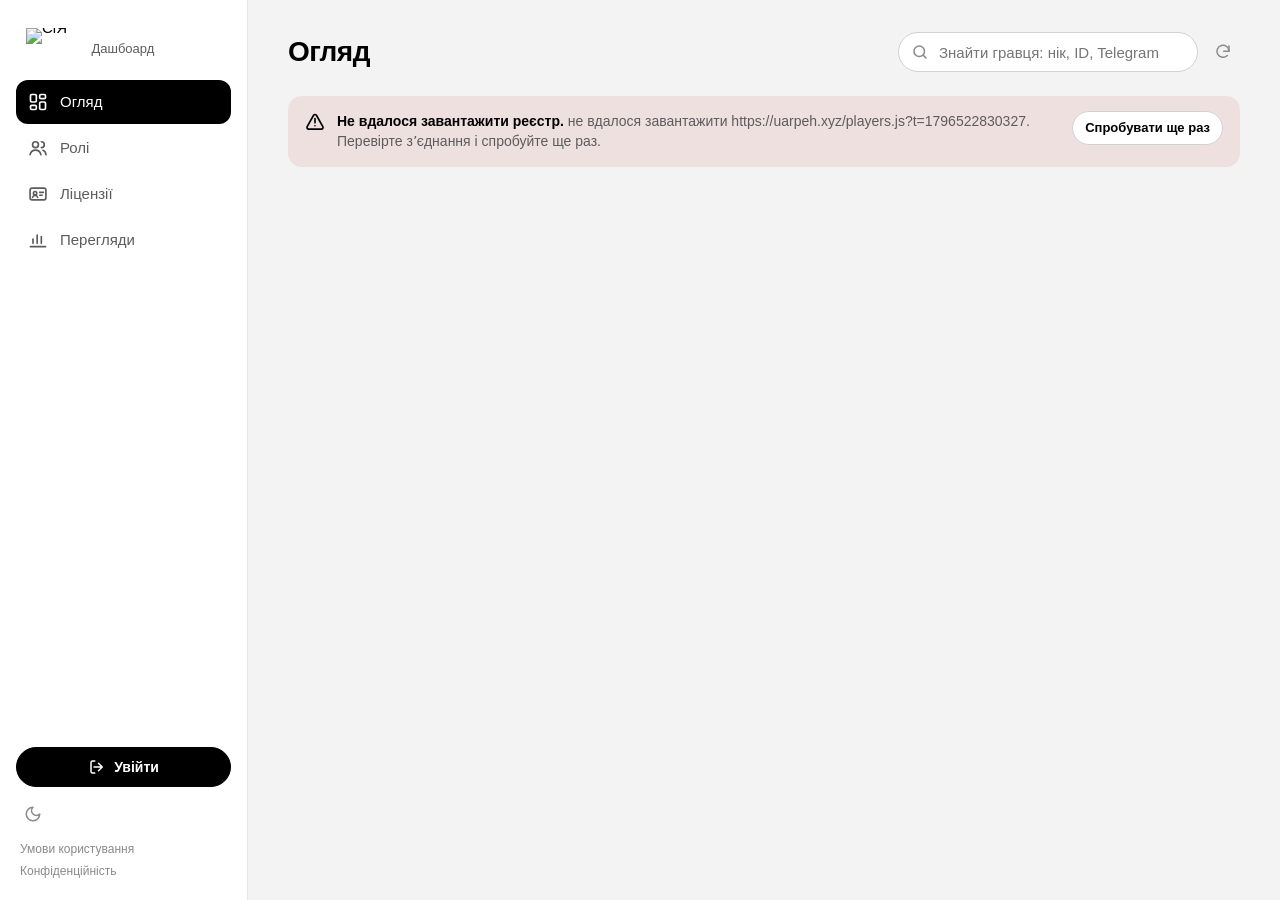
==== index.html @ 473c5fea "Add files via upload" ====
<!DOCTYPE html>
<html lang="uk">
<head>
<meta charset="UTF-8">
<meta http-equiv="Content-Security-Policy" content="
default-src 'self';
script-src 'self' https://telegram.org https://uarpeh.xyz;
style-src 'self' 'unsafe-inline' https://fonts.googleapis.com;
font-src https://fonts.gstatic.com;
img-src 'self' https: data:;
connect-src 'self' https://uarpeh.xyz https://*.uarpeh.xyz https://xqcgezcoywcnrmigjdyi.supabase.co https://globalviewcounter-default-rtdb.europe-west1.firebasedatabase.app https://siya-public-api.priluckijmikita.workers.dev;
frame-src https://oauth.telegram.org;
object-src 'none';
base-uri 'none';
form-action 'self';">
<meta name="viewport" content="width=device-width, initial-scale=1, viewport-fit=cover">
<meta name="robots" content="noindex, nofollow">
<meta name="referrer" content="strict-origin-when-cross-origin">
<title>СіЯ Панель</title>
<link rel="icon" href="favicon.ico">
<link rel="preconnect" href="https://fonts.googleapis.com">
<link rel="preconnect" href="https://fonts.gstatic.com" crossorigin>
<link rel="stylesheet" href="https://fonts.googleapis.com/css2?family=Onest:wght@400;500;600;700&family=Unbounded:wght@600;700&display=swap">
<link rel="stylesheet" href="dashboard.css?v=7">
<script src="https://telegram.org/js/telegram-web-app.js"></script>
</head>
<body>
<div class="app">
  <aside class="side" aria-label="Навігація">
    <a class="brand" href="#overview"><span class="brand-mark"><img class="logo-light" src="img/logo-black.png" alt="СіЯ" width="305" height="154"><img class="logo-dark" src="img/logo-white.png" alt="СіЯ" width="305" height="153"></span><span class="brand-sub">Дашбоард</span></a>
    <nav class="nav" id="nav"></nav>
    <div class="side-foot" id="side-foot"></div>
  </aside>

  <main class="main">
    <div class="main-inner">
      <div class="mobile-head">
        <a class="brand" href="#overview"><span class="brand-mark"><img class="logo-light" src="img/logo-black.png" alt="СіЯ" width="305" height="154"><img class="logo-dark" src="img/logo-white.png" alt="СіЯ" width="305" height="153"></span><span class="brand-sub">панель</span></a>
        <div class="right" id="mobile-account"></div>
      </div>
      <header class="top">
        <h1 id="page-title">Огляд</h1>
        <div class="top-tools">
          <div class="search" id="global-search">
            <svg viewBox="0 0 24 24" fill="none" stroke="currentColor" stroke-width="2" stroke-linecap="round"><circle cx="11" cy="11" r="7"/><path d="m20 20-3.5-3.5"/></svg>
            <input type="search" id="global-q" placeholder="Знайти гравця: нік, ID, Telegram" autocomplete="off" aria-label="Знайти гравця" aria-controls="global-results" aria-expanded="false">
            <div class="search-results" id="global-results" role="listbox" hidden></div>
          </div>
          <button class="icon-btn" type="button" data-act="refresh" title="Оновити дані" aria-label="Оновити дані">
            <svg viewBox="0 0 24 24" fill="none" stroke="currentColor" stroke-width="2" stroke-linecap="round" stroke-linejoin="round"><path d="M20 11a8 8 0 1 0-2.3 5.7"/><path d="M20 4v7h-7"/></svg>
          </button>
        </div>
      </header>
      <div id="view" aria-live="polite"></div>
    </div>
  </main>

  <nav class="tabbar" id="tabbar" aria-label="Розділи"></nav>
</div>

<dialog class="dlg" id="dlg"></dialog>
<div class="drawer-veil" id="drawer-veil"></div>
<aside class="drawer" id="drawer" aria-hidden="true" aria-label="Профіль гравця"></aside>
<div class="tip" id="tip" role="tooltip"></div>
<div class="toasts" id="toasts" aria-live="assertive"></div>

<script src="dashboard.js?v=7"></script>
</body>
</html>
---- dashboard.css ----
/* СіЯ — панель реєстру. Монохром СіЯ + один синій для даних. */

:root {
  color-scheme: light;
  --page: #f3f3f3;
  --surface: #ffffff;
  --surface-2: #f7f7f7;
  --ink: #000000;
  --ink-2: #5c5c5c;
  --muted: #8a8a8a;
  --line: #e6e6e6;
  --line-2: #d2d2d2;
  --on-ink: #ffffff;
  --glass: rgba(255, 255, 255, 0.82);

  --data: #2a78d6;
  --data-soft: rgba(42, 120, 214, 0.12);
  --grid: #ececec;
  --axis: #c9c9c9;

  --ok: #0ca30c;
  --ok-bg: rgba(12, 163, 12, 0.10);
  --bad: #d03b3b;
  --bad-bg: rgba(208, 59, 59, 0.10);
  --warn: #c98500;
  --warn-bg: rgba(250, 178, 25, 0.16);

  --heat-0: #ececec;
  --heat-1: #cde2fb;
  --heat-2: #9ec5f4;
  --heat-3: #5598e7;
  --heat-4: #2a78d6;
  --heat-5: #1c5cab;

  --font: "Onest", -apple-system, BlinkMacSystemFont, "Segoe UI", Roboto, sans-serif;
  --font-display: "Unbounded", "Onest", -apple-system, sans-serif;

  --r-card: 20px;
  --r-ctl: 12px;
  --r-sm: 8px;
  --ease: cubic-bezier(0.4, 0, 0.2, 1);
  --side-w: 248px;
  --tab-h: 64px;
}

@media (prefers-color-scheme: dark) {
  :root:not([data-theme="light"]) {
    color-scheme: dark;
    --page: #000000;
    --surface: #141414;
    --surface-2: #1c1c1c;
    --ink: #f4f4f4;
    --ink-2: #ababab;
    --muted: #8a8a8a;
    --line: #262626;
    --line-2: #383838;
    --on-ink: #000000;
    --glass: rgba(28, 28, 28, 0.82);
    --data: #3987e5;
    --data-soft: rgba(57, 135, 229, 0.18);
    --grid: #242424;
    --axis: #3a3a3a;
    --ok: #2bc12b;
    --ok-bg: rgba(12, 163, 12, 0.18);
    --bad: #e66767;
    --bad-bg: rgba(230, 103, 103, 0.16);
    --warn: #fab219;
    --warn-bg: rgba(250, 178, 25, 0.14);
    --heat-0: #222222;
    --heat-1: #0d366b;
    --heat-2: #184f95;
    --heat-3: #256abf;
    --heat-4: #3987e5;
    --heat-5: #86b6ef;
  }
}
:root[data-theme="dark"] {
  color-scheme: dark;
  --page: #000000;
  --surface: #141414;
  --surface-2: #1c1c1c;
  --ink: #f4f4f4;
  --ink-2: #ababab;
  --muted: #8a8a8a;
  --line: #262626;
  --line-2: #383838;
  --on-ink: #000000;
  --glass: rgba(28, 28, 28, 0.82);
  --data: #3987e5;
  --data-soft: rgba(57, 135, 229, 0.18);
  --grid: #242424;
  --axis: #3a3a3a;
  --ok: #2bc12b;
  --ok-bg: rgba(12, 163, 12, 0.18);
  --bad: #e66767;
  --bad-bg: rgba(230, 103, 103, 0.16);
  --warn: #fab219;
  --warn-bg: rgba(250, 178, 25, 0.14);
  --heat-0: #222222;
  --heat-1: #0d366b;
  --heat-2: #184f95;
  --heat-3: #256abf;
  --heat-4: #3987e5;
  --heat-5: #86b6ef;
}

*, *::before, *::after { box-sizing: border-box; }
html, body { margin: 0; padding: 0; }
body {
  background: var(--page);
  color: var(--ink);
  font-family: var(--font);
  font-size: 15px;
  line-height: 1.45;
  -webkit-font-smoothing: antialiased;
  -webkit-tap-highlight-color: transparent;
}
button, input, select, textarea { font: inherit; color: inherit; }
button { cursor: pointer; }
a { color: inherit; }
svg { display: block; }
[hidden] { display: none !important; }
:focus-visible { outline: 2px solid var(--data); outline-offset: 2px; }
.sr-only { position: absolute; width: 1px; height: 1px; overflow: hidden; clip: rect(0 0 0 0); white-space: nowrap; }

/* ---------- каркас ---------- */
.app { display: grid; grid-template-columns: var(--side-w) minmax(0, 1fr); min-height: 100vh; }

.side {
  position: sticky; top: 0; height: 100vh;
  display: flex; flex-direction: column; gap: 24px;
  padding: 28px 16px 20px;
  background: var(--surface);
  border-right: 1px solid var(--line);
}
.brand { display: flex; align-items: flex-end; gap: 10px; padding: 0 10px; text-decoration: none; }
.brand-sub { line-height: 1; padding-bottom: 1px; }
.brand-mark { display: block; line-height: 0; }
.brand-mark img { display: block; height: 28px; width: auto; }
.brand-mark .logo-dark { display: none; }
@media (prefers-color-scheme: dark) {
  :root:not([data-theme="light"]) .brand-mark .logo-light { display: none; }
  :root:not([data-theme="light"]) .brand-mark .logo-dark { display: block; }
}
:root[data-theme="dark"] .brand-mark .logo-light { display: none; }
:root[data-theme="dark"] .brand-mark .logo-dark { display: block; }
.brand-sub { font-size: 13px; color: var(--ink-2); }

.nav { display: flex; flex-direction: column; gap: 2px; }
.nav a {
  display: flex; align-items: center; gap: 12px;
  height: 44px; padding: 0 12px;
  border-radius: var(--r-ctl);
  text-decoration: none; font-weight: 500;
  color: var(--ink-2);
  transition: background 0.15s var(--ease), color 0.25s var(--ease);
}
.nav a:hover { background: var(--surface-2); color: var(--ink); }
.nav a[aria-current="page"], .nav a[aria-current="page"]:hover { background: var(--ink); color: var(--on-ink); }
.nav a svg { width: 20px; height: 20px; flex-shrink: 0; }
.nav .count { margin-left: auto; font-size: 13px; font-variant-numeric: tabular-nums; opacity: 0.7; }

.side-foot { margin-top: auto; display: flex; flex-direction: column; gap: 10px; }
.account { display: flex; align-items: center; gap: 10px; padding: 10px; border-radius: 14px; background: var(--surface-2); min-width: 0; }
.account-text { min-width: 0; flex: 1; }
.account-name { font-weight: 600; font-size: 14px; white-space: nowrap; overflow: hidden; text-overflow: ellipsis; }
.account-role { font-size: 12px; color: var(--ink-2); white-space: nowrap; overflow: hidden; text-overflow: ellipsis; }
.side-actions { display: flex; gap: 6px; }
.side-actions .btn { flex: 1; }

.main { min-width: 0; padding: 32px 40px 64px; }
.main-inner { max-width: 1240px; margin: 0 auto; }

.top { display: flex; align-items: center; gap: 16px; flex-wrap: wrap; margin-bottom: 24px; }
.top h1 { font-family: var(--font-display); font-weight: 600; font-size: 28px; letter-spacing: -0.02em; line-height: 1.15; margin: 0; }
.top-tools { margin-left: auto; display: flex; align-items: center; gap: 8px; }
.mobile-head { display: none; }

/* ---------- контроли ---------- */
.btn {
  text-decoration: none;
  display: inline-flex; align-items: center; justify-content: center; gap: 8px;
  height: 40px; padding: 0 16px;
  border-radius: 999px; border: 1px solid var(--line-2);
  background: var(--surface); color: var(--ink);
  font-weight: 600; font-size: 14px; white-space: nowrap;
  transition: background 0.15s var(--ease), transform 0.1s var(--ease), opacity 0.15s;
}
.btn:hover { background: var(--surface-2); }
.btn:active { transform: scale(0.97); }
.btn[disabled] { opacity: 0.5; pointer-events: none; }
.btn svg { width: 18px; height: 18px; }
.btn-primary { background: var(--ink); color: var(--on-ink); border-color: var(--ink); }
.btn-primary:hover { background: var(--ink); opacity: 0.86; }
.btn-danger { background: var(--bad); color: #fff; border-color: var(--bad); }
.btn-danger:hover { background: var(--bad); opacity: 0.88; }
.btn-sm { height: 34px; padding: 0 12px; font-size: 13px; }
.btn-tg { background: #2aabee; border-color: #2aabee; color: #fff; }
.btn-tg:hover { background: #229ed9; }

.icon-btn {
  width: 34px; height: 34px; display: inline-flex; align-items: center; justify-content: center;
  border: 0; border-radius: 10px; background: transparent; color: var(--muted);
  transition: background 0.15s var(--ease), color 0.15s var(--ease);
}
.icon-btn:hover { background: var(--surface-2); color: var(--ink); }
.icon-btn.danger:hover { color: var(--bad); background: var(--bad-bg); }
.icon-btn[disabled] { opacity: 0.3; pointer-events: none; }
.icon-btn svg { width: 18px; height: 18px; }

.search { position: relative; }
.search svg { position: absolute; left: 13px; top: 50%; transform: translateY(-50%); width: 18px; height: 18px; color: var(--muted); pointer-events: none; }
.search input {
  height: 40px; width: 300px; max-width: 100%;
  padding: 0 14px 0 40px;
  border: 1px solid var(--line-2); border-radius: 999px;
  background: var(--surface); outline: none;
  transition: border-color 0.15s;
}
.search input:focus { border-color: var(--ink); }
.search-results {
  position: absolute; top: calc(100% + 6px); right: 0; z-index: 40;
  width: min(420px, calc(100vw - 32px));
  background: var(--surface); border: 1px solid var(--line-2); border-radius: 16px;
  box-shadow: 0 16px 40px rgba(0, 0, 0, 0.14);
  padding: 6px; max-height: 420px; overflow: auto;
}
.search-results button {
  display: flex; align-items: center; gap: 10px; width: 100%;
  padding: 8px 10px; border: 0; background: none; border-radius: 10px; text-align: left;
}
.search-results button:hover, .search-results button.active { background: var(--surface-2); }
.search-results .sr-name { font-weight: 600; }
.search-results .sr-meta { font-size: 12px; color: var(--ink-2); white-space: nowrap; overflow: hidden; text-overflow: ellipsis; }
.search-empty { padding: 14px; color: var(--ink-2); font-size: 14px; }

.chips { display: flex; gap: 6px; flex-wrap: wrap; }
.chip {
  display: inline-flex; align-items: center; gap: 6px;
  height: 34px; padding: 0 14px;
  border-radius: 999px; border: 1px solid var(--line-2);
  background: transparent; font-size: 14px; font-weight: 500; white-space: nowrap;
  transition: color 0.25s var(--ease), border-color 0.25s var(--ease);
}
.chip:hover { border-color: var(--ink-2); }
.chip[aria-pressed="true"] { background: var(--ink); border-color: var(--ink); color: var(--on-ink); }
.chip .n { font-variant-numeric: tabular-nums; opacity: 0.6; font-size: 13px; }
.chip-add { border-style: dashed; color: var(--ink-2); gap: 4px; padding: 0 12px 0 10px; }
.chip-add:hover { color: var(--ink); }
.chip-add svg { width: 16px; height: 16px; }
.btn-quiet-danger { border-color: transparent; background: transparent; color: var(--ink-2); }
.btn-quiet-danger:hover { color: var(--bad); background: var(--bad-bg); }

.seg { display: inline-flex; padding: 3px; gap: 2px; background: var(--surface); border: 1px solid var(--line-2); border-radius: 999px; }
.seg button { height: 32px; padding: 0 14px; border: 0; border-radius: 999px; background: none; font-size: 14px; font-weight: 500; color: var(--ink-2); white-space: nowrap; }
.seg button { transition: color 0.25s var(--ease); }
.seg button[aria-pressed="true"] { background: var(--ink); color: var(--on-ink); }

.toolbar { display: flex; align-items: center; gap: 10px; flex-wrap: wrap; margin-bottom: 16px; }
.toolbar .grow { flex: 1; }
.toolbar .search input { width: 260px; }

/* ---------- картки ---------- */
.card { background: var(--surface); border: 1px solid var(--line); border-radius: var(--r-card); padding: 20px 22px; min-width: 0; }
.card + .card, .grid + .card, .card + .grid, .grid + .grid, .ledger + .card, .ledger + .grid, .toolbar + .ledger { margin-top: 16px; }
.grid > .card + .card { margin-top: 0; }
.card-head { display: flex; align-items: baseline; gap: 12px; flex-wrap: wrap; margin-bottom: 16px; }
.card-head h2 { font-size: 17px; font-weight: 600; margin: 0; letter-spacing: -0.01em; }
.card-head p { margin: 0; font-size: 13px; color: var(--ink-2); }
.card-head .right { margin-left: auto; display: flex; gap: 8px; align-items: center; }
.grid { display: grid; gap: 16px; }
.grid-2 { grid-template-columns: repeat(2, minmax(0, 1fr)); }
.grid-3-2 { grid-template-columns: minmax(0, 3fr) minmax(0, 2fr); }

/* Реєстрова смуга показників: одна картка, клітинки через лінію */
.ledger { display: grid; grid-template-columns: repeat(4, minmax(0, 1fr)); background: var(--surface); border: 1px solid var(--line); border-radius: var(--r-card); overflow: hidden; }
.ledger > div { padding: 18px 22px; border-left: 1px solid var(--line); min-width: 0; }
.ledger > div:first-child { border-left: 0; }
.stat-label { font-size: 13px; color: var(--ink-2); }
.stat-value { font-size: 30px; font-weight: 600; letter-spacing: -0.02em; line-height: 1.2; margin-top: 4px; }
.stat-value.hero { font-size: 48px; letter-spacing: -0.03em; }
.stat-note { font-size: 13px; color: var(--ink-2); margin-top: 2px; }
.delta-up { color: var(--ok); font-weight: 600; }
.delta-down { color: var(--bad); font-weight: 600; }

/* ---------- таблиці реєстру ---------- */
.reg { width: 100%; border-collapse: collapse; }
.reg th { text-align: left; font-size: 12px; font-weight: 500; color: var(--muted); padding: 0 10px 10px; border-bottom: 1px solid var(--line); white-space: nowrap; }
.reg td { padding: 10px; border-bottom: 1px solid var(--line); vertical-align: middle; font-size: 14px; }
.reg tr:last-child td { border-bottom: 0; }
.reg tbody tr:hover td { background: var(--surface-2); }
.reg .num { width: 1%; color: var(--muted); font-variant-numeric: tabular-nums; text-align: right; }
.reg .acts { width: 1%; white-space: nowrap; text-align: right; }
.reg .acts-wrap { display: inline-flex; gap: 2px; }
.reg .id { font-variant-numeric: tabular-nums; }
.reg .sub { display: block; font-size: 12px; color: var(--ink-2); }
.reg-wrap { overflow-x: auto; margin: 0 -10px; }
.reg-roles { table-layout: fixed; }
.reg-roles th.num { width: 44px; }
.reg-roles th:nth-child(2) { width: 23%; }
.reg-roles th:nth-child(3) { width: 25%; }
.reg-roles th:nth-child(4) { width: 16%; }
.reg-roles th.acts { width: 168px; }
.reg-roles td { overflow-wrap: anywhere; }
.empty-line { margin: 0; padding: 4px 0 8px; color: var(--ink-2); font-size: 14px; }
.reg-wrap .reg { min-width: 640px; }

.who { display: flex; align-items: center; gap: 12px; min-width: 0; }
.who-btn { border: 0; background: none; padding: 0; text-align: left; font-weight: 600; font-size: 14px; }
.who-btn:hover { text-decoration: underline; text-underline-offset: 3px; }

.ava {
  position: relative; flex-shrink: 0;
  width: 36px; height: 36px; border-radius: 50%;
  background: var(--surface-2); border: 1px solid var(--line);
  display: inline-flex; align-items: center; justify-content: center;
  font-weight: 600; font-size: 14px; color: var(--ink-2); overflow: hidden;
}
.ava img { position: absolute; inset: 0; width: 100%; height: 100%; object-fit: cover; }
.ava.lg { width: 64px; height: 64px; font-size: 24px; }
.ava.sm { width: 28px; height: 28px; font-size: 12px; }

.tg-link { color: var(--ink-2); text-decoration: none; white-space: nowrap; }
.tg-link:hover { color: var(--ink); text-decoration: underline; text-underline-offset: 3px; }

.status {
  display: inline-flex; align-items: center; gap: 6px;
  height: 26px; padding: 0 10px 0 8px; border-radius: 999px;
  font-size: 12px; font-weight: 600; white-space: nowrap; color: var(--ink);
}
.status svg { width: 14px; height: 14px; flex-shrink: 0; }
.status.ok { background: var(--ok-bg); }
.status.ok svg { color: var(--ok); }
.status.bad { background: var(--bad-bg); }
.status.bad svg { color: var(--bad); }
.status.warn { background: var(--warn-bg); }
.status.warn svg { color: var(--warn); }
.status-note { display: block; font-size: 12px; color: var(--ink-2); margin-top: 3px; max-width: 280px; }

.section-head { display: flex; align-items: center; gap: 12px; margin: 28px 0 8px; }
.section-head:first-child { margin-top: 0; }
.section-head h3 { margin: 0; font-size: 17px; font-weight: 600; }
.section-head .n { color: var(--muted); font-variant-numeric: tabular-nums; }
.section-head .right { margin-left: auto; }

.more { display: block; width: 100%; margin-top: 8px; height: 44px; border: 1px dashed var(--line-2); border-radius: var(--r-ctl); background: none; font-weight: 600; color: var(--ink-2); }
.more:hover { color: var(--ink); border-color: var(--ink-2); }

.empty { padding: 36px 16px; text-align: center; color: var(--ink-2); }
.empty strong { display: block; color: var(--ink); font-size: 16px; margin-bottom: 4px; }

.notice { display: flex; gap: 12px; align-items: flex-start; padding: 14px 16px; border-radius: 14px; background: var(--surface-2); border: 1px solid var(--line); font-size: 14px; color: var(--ink-2); margin-bottom: 16px; }
.notice strong { color: var(--ink); }
.notice svg { width: 20px; height: 20px; flex-shrink: 0; color: var(--ink); margin-top: 1px; }
.notice .btn { margin-left: auto; flex-shrink: 0; }
.notice.error { background: var(--bad-bg); border-color: transparent; }

/* ---------- склад (горизонтальні смуги) ---------- */
.hbars { display: grid; grid-template-columns: max-content minmax(0, 1fr) max-content; gap: 10px 14px; align-items: center; }
.hbars .lbl { font-size: 14px; white-space: nowrap; border: 0; background: none; padding: 0; text-align: left; }
.hbars button.lbl:hover { text-decoration: underline; text-underline-offset: 3px; }
.hbars .track { height: 10px; position: relative; }
.hbars .fill { position: absolute; left: 0; top: 0; bottom: 0; background: var(--data); border-radius: 0 4px 4px 0; min-width: 2px; }
.hbars .val { font-size: 14px; font-variant-numeric: tabular-nums; text-align: right; color: var(--ink-2); }

/* ---------- увага ---------- */
.attn { list-style: none; margin: 0; padding: 0; }
.attn li { display: flex; align-items: center; gap: 12px; padding: 10px 0; border-bottom: 1px solid var(--line); }
.attn li:last-child { border-bottom: 0; }
.attn .t { flex: 1; min-width: 0; }
.attn .t b { font-weight: 600; }
.attn .t span { display: block; font-size: 12px; color: var(--ink-2); }

.perm-list { list-style: none; margin: 0; padding: 0; display: grid; gap: 8px; font-size: 14px; }
.perm-list li { display: flex; gap: 10px; align-items: flex-start; }
.perm-list svg { width: 18px; height: 18px; flex-shrink: 0; margin-top: 1px; }
.perm-list .yes svg { color: var(--ok); }
.perm-list .no { color: var(--ink-2); }
.perm-list .no svg { color: var(--muted); }

/* ---------- графіки ---------- */
.chart { position: relative; width: 100%; }
.chart svg { width: 100%; height: auto; overflow: visible; }
.chart text { font-family: var(--font); fill: var(--muted); font-size: 11px; font-variant-numeric: tabular-nums; }
.chart .val-label { fill: var(--ink-2); font-size: 12px; font-weight: 600; }
.chart .grid-line { stroke: var(--grid); stroke-width: 1; }
.chart .base-line { stroke: var(--axis); stroke-width: 1; }
.chart .bar { fill: var(--data); }
.chart .bar.partial { opacity: 0.45; }
.chart svg.hovering .bar:not(.on) { opacity: 0.35; }
.chart svg.hovering .bar.partial.on { opacity: 0.6; }
.chart .avg { fill: none; stroke: var(--ink); stroke-width: 2; stroke-linejoin: round; stroke-linecap: round; }
.chart .series-line { fill: none; stroke: var(--data); stroke-width: 2; stroke-linejoin: round; stroke-linecap: round; }
.chart .series-area { fill: var(--data-soft); }
.chart .xhair { stroke: var(--ink-2); stroke-width: 1; }
.chart .dot { fill: var(--data); stroke: var(--surface); stroke-width: 2; }
.chart .hit { fill: transparent; }
.chart .overlay { fill: transparent; cursor: crosshair; outline: none; touch-action: pan-y; }
.chart .overlay:focus-visible { stroke: var(--data); stroke-width: 2; }
.chart.loading { opacity: 0.45; }

.legend { display: flex; gap: 18px; flex-wrap: wrap; font-size: 13px; color: var(--ink-2); margin-bottom: 10px; }
.legend span { display: inline-flex; align-items: center; gap: 8px; }
.legend .k-bar { width: 10px; height: 10px; border-radius: 2px; background: var(--data); }
.legend .k-line { width: 16px; height: 2px; border-radius: 2px; background: var(--ink); }
.legend .k-part { width: 10px; height: 10px; border-radius: 2px; background: var(--data); opacity: 0.45; }

.heat-scroll { overflow-x: auto; padding-bottom: 4px; }
.heat svg { width: auto; }
.heat rect.c { rx: 2; }
.heat .m-label, .heat .d-label { fill: var(--muted); font-size: 11px; }
.heat-legend { display: flex; align-items: center; gap: 4px; font-size: 12px; color: var(--ink-2); margin-top: 10px; flex-wrap: wrap; }
.heat-legend i { display: inline-block; width: 12px; height: 12px; border-radius: 2px; }
.heat-legend .sep { margin: 0 6px; }

.data-table { width: 100%; border-collapse: collapse; font-size: 14px; font-variant-numeric: tabular-nums; }
.data-table th { text-align: left; font-weight: 500; font-size: 12px; color: var(--muted); padding: 6px 8px; border-bottom: 1px solid var(--line); }
.data-table td { padding: 6px 8px; border-bottom: 1px solid var(--line); }
.data-table td.r, .data-table th.r { text-align: right; }
.table-scroll { max-height: 380px; overflow: auto; }

.tip {
  position: fixed; z-index: 100; pointer-events: none;
  min-width: 140px; max-width: 260px;
  padding: 10px 12px; border-radius: 12px;
  background: var(--surface); border: 1px solid var(--line-2);
  box-shadow: 0 12px 32px rgba(0, 0, 0, 0.16);
  font-size: 13px; color: var(--ink-2);
  opacity: 0; transition: opacity 0.1s;
}
.tip.show { opacity: 1; }
.tip .tt { font-size: 12px; color: var(--muted); margin-bottom: 4px; }
.tip .row { display: flex; align-items: center; gap: 8px; }
.tip .row b { color: var(--ink); font-size: 15px; font-weight: 600; font-variant-numeric: tabular-nums; }
.tip .key-bar { width: 3px; height: 14px; border-radius: 2px; background: var(--data); }
.tip .key-line { width: 12px; height: 2px; border-radius: 2px; background: var(--ink); }

/* ---------- діалоги ---------- */
dialog.dlg {
  width: min(520px, calc(100vw - 32px));
  padding: 0; border: 1px solid var(--line-2); border-radius: 22px;
  background: var(--surface); color: var(--ink);
  box-shadow: 0 24px 64px rgba(0, 0, 0, 0.24);
}
dialog.dlg::backdrop { background: rgba(0, 0, 0, 0.42); }
dialog.dlg[open] { animation: dlg-in 0.18s var(--ease); }
@keyframes dlg-in { from { opacity: 0; transform: translateY(8px) scale(0.98); } to { opacity: 1; transform: none; } }
.dlg form, .dlg .dlg-body { padding: 24px; }
.dlg h2 { margin: 0 0 4px; font-size: 20px; font-weight: 600; letter-spacing: -0.01em; }
.dlg .dlg-sub { margin: 0 0 20px; color: var(--ink-2); font-size: 14px; }
.field { display: flex; flex-direction: column; gap: 6px; margin-bottom: 14px; }
.field label { font-size: 13px; font-weight: 500; color: var(--ink-2); }
.field input, .field select {
  height: 46px; padding: 0 14px;
  border: 1px solid var(--line-2); border-radius: var(--r-ctl);
  background: var(--surface-2); outline: none;
  transition: border-color 0.15s, background 0.15s;
}
.field input:focus, .field select:focus { border-color: var(--ink); background: var(--surface); }
.field .hint { font-size: 12px; color: var(--muted); }
.field.invalid input { border-color: var(--bad); }
.field .err { font-size: 12px; color: var(--bad); }
.form-error { padding: 10px 12px; border-radius: 10px; background: var(--bad-bg); font-size: 14px; margin-bottom: 14px; }
.dlg-actions { display: flex; gap: 8px; justify-content: flex-end; margin-top: 20px; }
.dlg-actions .btn { min-width: 120px; }
.tg-widget { min-height: 44px; display: flex; align-items: center; justify-content: center; margin: 4px 0 8px; }
.btn-block { display: flex; width: 100%; height: 48px; font-size: 15px; }
.or { display: flex; align-items: center; gap: 12px; margin: 14px 0 10px; color: var(--muted); font-size: 13px; }
.or::before, .or::after { content: ""; flex: 1; height: 1px; background: var(--line); }
.legal { margin: 14px 0 0; font-size: 12px; color: var(--muted); line-height: 1.5; }
.legal a { color: var(--ink-2); }
.legal-links { display: flex; flex-wrap: wrap; gap: 4px 14px; padding: 0 4px; font-size: 12px; }
.legal-links a { color: var(--muted); text-decoration: none; }
.legal-links a:hover { color: var(--ink); text-decoration: underline; text-underline-offset: 3px; }
.steps { margin: 12px 0 0; padding-left: 20px; font-size: 14px; color: var(--ink-2); }
.steps li { margin-bottom: 6px; }
.steps code { font-size: 13px; background: var(--surface-2); padding: 1px 6px; border-radius: 6px; }

/* ---------- профіль гравця ---------- */
.drawer-veil { position: fixed; inset: 0; background: rgba(0, 0, 0, 0.32); z-index: 60; opacity: 0; pointer-events: none; transition: opacity 0.2s; }
.drawer-veil.open { opacity: 1; pointer-events: auto; }
.drawer {
  position: fixed; top: 0; right: 0; bottom: 0; z-index: 61;
  width: min(440px, 100vw);
  background: var(--surface); border-left: 1px solid var(--line);
  transform: translateX(100%); transition: transform 0.24s var(--ease);
  display: flex; flex-direction: column;
}
.drawer.open { transform: none; }
.drawer-head { display: flex; align-items: center; gap: 14px; padding: 22px 22px 18px; border-bottom: 1px solid var(--line); }
.drawer-head h2 { margin: 0; font-size: 20px; font-weight: 600; word-break: break-all; }
.drawer-head p { margin: 2px 0 0; font-size: 13px; color: var(--ink-2); }
.drawer-head .icon-btn { margin-left: auto; align-self: flex-start; }
.drawer-body { flex: 1; overflow: auto; padding: 8px 22px 24px; }
.rec { padding: 14px 0; border-bottom: 1px solid var(--line); }
.rec:last-child { border-bottom: 0; }
.rec-top { display: flex; align-items: center; gap: 8px; }
.rec-kind { font-size: 12px; color: var(--muted); }
.rec-title { font-weight: 600; }
.rec-top .acts-wrap { margin-left: auto; display: inline-flex; gap: 2px; }
.rec dl { display: grid; grid-template-columns: max-content minmax(0, 1fr); gap: 4px 14px; margin: 10px 0 0; font-size: 14px; }
.rec dt { color: var(--ink-2); }
.rec dd { margin: 0; word-break: break-word; }
.drawer-foot { display: flex; gap: 8px; padding: 16px 22px calc(16px + env(safe-area-inset-bottom)); border-top: 1px solid var(--line); }
.drawer-foot .btn { flex: 1; }

/* ---------- тости ---------- */
.toasts { position: fixed; left: 50%; bottom: 24px; transform: translateX(-50%); z-index: 120; display: flex; flex-direction: column; gap: 8px; align-items: center; pointer-events: none; }
.toast { pointer-events: auto; display: flex; align-items: center; gap: 10px; padding: 12px 16px; border-radius: 14px; background: var(--ink); color: var(--on-ink); font-size: 14px; font-weight: 500; box-shadow: 0 12px 32px rgba(0, 0, 0, 0.22); animation: toast-in 0.2s var(--ease); max-width: calc(100vw - 32px); }
.toast.error { background: var(--bad); color: #fff; }
.toast svg { width: 18px; height: 18px; flex-shrink: 0; }
@keyframes toast-in { from { opacity: 0; transform: translateY(8px); } to { opacity: 1; transform: none; } }

.boot { display: flex; align-items: center; gap: 12px; color: var(--ink-2); padding: 40px 0; }
.spinner { width: 20px; height: 20px; border-radius: 50%; border: 2px solid var(--line-2); border-top-color: var(--ink); animation: spin 0.8s linear infinite; }
@keyframes spin { to { transform: rotate(360deg); } }

.tabbar { display: none; }

/* ---------- мобільна ---------- */
@media (max-width: 1100px) {
  .grid-3-2 { grid-template-columns: minmax(0, 1fr); }
  .main { padding: 28px 24px 64px; }
}

@media (max-width: 860px) {
  .app { grid-template-columns: minmax(0, 1fr); }
  .side { display: none; }
  .main { padding: 0 16px calc(var(--tab-h) + 40px + env(safe-area-inset-bottom)); }
  .mobile-head {
    display: flex; align-items: center; gap: 10px;
    position: sticky; top: 0; z-index: 30;
    margin: 0 -16px 8px; padding: 12px 16px;
    background: var(--page);
  }
  .mobile-head .brand { padding: 0; }
  .mobile-head .brand-mark img { height: 24px; }
  .mobile-head .right { margin-left: auto; display: flex; gap: 6px; }
  .top { margin-bottom: 16px; gap: 12px; }
  .top h1 { font-size: 24px; }
  .top-tools { margin-left: 0; width: 100%; }
  .top-tools .search { flex: 1; }
  .top-tools .search input { width: 100%; }
  .toolbar .search { flex: 1 1 100%; }
  .toolbar .search input { width: 100%; }
  .grid-2 { grid-template-columns: minmax(0, 1fr); }
  .ledger { grid-template-columns: repeat(2, minmax(0, 1fr)); }
  .ledger > div:nth-child(3) { border-left: 0; }
  .ledger > div:nth-child(n+3) { border-top: 1px solid var(--line); }
  .ledger > div { padding: 14px 16px; }
  .stat-value { font-size: 24px; }
  .stat-value.hero { font-size: 40px; }
  .card { padding: 16px; border-radius: 18px; }
  .chips { flex-wrap: nowrap; overflow-x: auto; margin: 0 -16px; padding: 0 16px 2px; scrollbar-width: none; }
  .chips::-webkit-scrollbar { display: none; }
  .seg { max-width: 100%; overflow-x: auto; scrollbar-width: none; }

  /* таблиця → список записів */
  .reg-wrap { margin: 0; overflow: visible; }
  .reg-wrap .reg { min-width: 0; }
  .reg thead { display: none; }
  .reg, .reg tbody { display: block; }
  .reg tr { display: grid; grid-template-columns: minmax(0, 1fr) auto; gap: 4px 8px; padding: 12px 0; border-bottom: 1px solid var(--line); }
  .reg tr:last-child { border-bottom: 0; }
  .reg td { display: block; padding: 0; border: 0; font-size: 14px; }
  .reg tbody tr:hover td { background: none; }
  .reg td.num { display: none; }
  .reg td.c-who { grid-column: 1; grid-row: 1; align-self: center; }
  .reg td.acts { grid-column: 2; grid-row: 1; align-self: center; }
  .reg td.c-extra { grid-column: 1 / -1; padding-left: 48px; color: var(--ink-2); font-size: 13px; }
  .reg td.c-extra:empty, .reg td.c-dash { display: none; }
  .reg td.c-extra[data-label]::before { content: attr(data-label) ": "; color: var(--muted); }
  .reg .acts-wrap { flex-wrap: nowrap; justify-content: flex-end; gap: 0; }
  .reg .icon-btn { width: 32px; height: 32px; }
  .reg .status-note { display: inline; margin: 0 0 0 6px; }

  /* Плаваюча панель вкладок, як у Telegram міні-застосунках */
  .tabbar {
    display: grid; grid-template-columns: repeat(4, 1fr); gap: 4px;
    position: fixed; z-index: 50;
    left: 50%; transform: translateX(-50%);
    bottom: calc(12px + env(safe-area-inset-bottom));
    width: min(calc(100% - 24px), 440px);
    height: var(--tab-h);
    padding: 6px;
    background: var(--glass);
    -webkit-backdrop-filter: blur(18px) saturate(1.6);
    backdrop-filter: blur(18px) saturate(1.6);
    border: 1px solid var(--line);
    border-radius: 26px;
    box-shadow: 0 12px 32px rgba(0, 0, 0, 0.14), 0 2px 6px rgba(0, 0, 0, 0.06);
  }
  .tabbar a {
    display: flex; flex-direction: column; align-items: center; justify-content: center; gap: 2px;
    border-radius: 20px;
    text-decoration: none; font-size: 11px; font-weight: 600; color: var(--muted);
    transition: background 0.2s var(--ease), color 0.2s var(--ease);
  }
  .tabbar a svg { width: 22px; height: 22px; }
  .tabbar a:active { transform: scale(0.96); }
  .tabbar a[aria-current="page"] { background: var(--ink); color: var(--on-ink); }
  .toasts { bottom: calc(var(--tab-h) + 28px + env(safe-area-inset-bottom)); }

  .drawer { top: auto; left: 0; width: 100%; max-height: 88vh; border-left: 0; border-top: 1px solid var(--line); border-radius: 22px 22px 0 0; transform: translateY(100%); }
  .drawer.open { transform: none; }
  dialog.dlg { margin: auto auto 0; width: 100%; max-width: 100%; border-radius: 22px 22px 0 0; max-height: 92vh; }
  .dlg form, .dlg .dlg-body { padding: 20px 16px calc(20px + env(safe-area-inset-bottom)); }
  .dlg-actions .btn { flex: 1; }
}

@media (prefers-reduced-motion: reduce) {
  *, *::before, *::after { animation-duration: 0.01ms !important; transition-duration: 0.01ms !important; }
}
@media (forced-colors: active) {
  .chart .bar, .hbars .fill { fill: CanvasText; background: CanvasText; }
  .nav a[aria-current="page"] { outline: 2px solid CanvasText; }
}

/* ---------- плавні перемикачі ---------- */
[data-slider] { position: relative; isolation: isolate; }
[data-slider] > :not(.slider) { position: relative; z-index: 1; }
.slider {
  position: absolute; left: 0; top: 0; z-index: 0;
  border-radius: 999px;
  background: var(--ink);
  pointer-events: none;
  opacity: 0;
  transition:
    transform 0.38s cubic-bezier(0.32, 0.72, 0, 1),
    width 0.38s cubic-bezier(0.32, 0.72, 0, 1),
    height 0.38s cubic-bezier(0.32, 0.72, 0, 1),
    opacity 0.2s ease;
  will-change: transform, width;
}
.nav > .slider { border-radius: var(--r-ctl); }
/* Фон активного пункту малює «пігулка»; без неї (старий скрипт у кеші,
   помилка) пункт лишається з власним чорним фоном. */
[data-slider].has-slider > [aria-pressed="true"],
[data-slider].has-slider > [aria-current="page"],
[data-slider].has-slider > [aria-current="page"]:hover { background: transparent; border-color: transparent; }
.tabbar > .slider { border-radius: 20px; }

#view.enter { animation: view-enter 0.22s var(--ease) both; }
#view.swap .card:not(:has(.reg)) { animation: view-swap 0.24s var(--ease) both; }
.reg tbody tr.reveal { animation: row-in 0.36s cubic-bezier(0.22, 0.8, 0.3, 1) both; }
@keyframes row-in { from { opacity: 0; transform: translateY(8px); } to { opacity: 1; transform: none; } }
@keyframes view-enter { from { opacity: 0; transform: translateY(6px); } to { opacity: 1; transform: none; } }
@keyframes view-swap { from { opacity: 0.35; } to { opacity: 1; } }
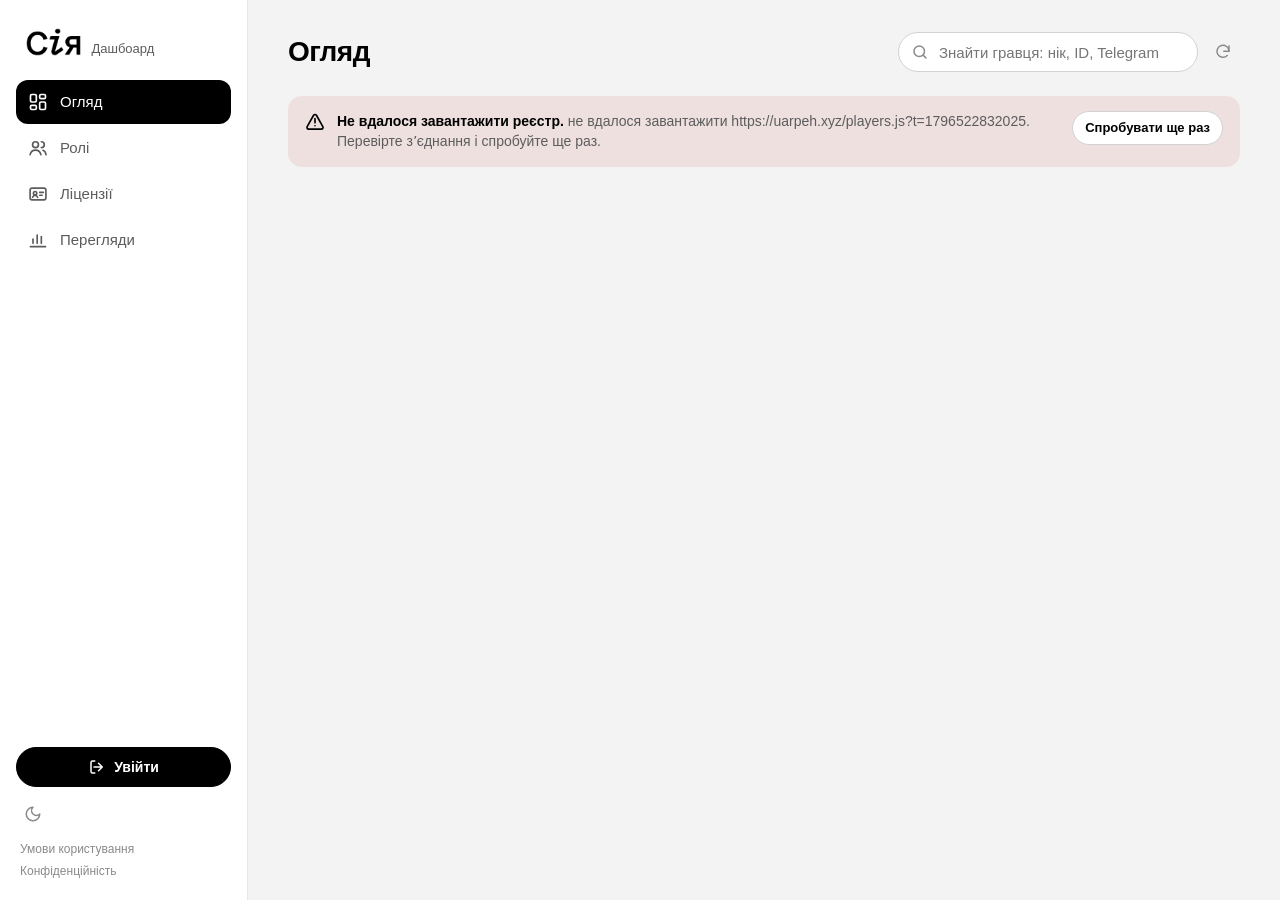
==== commit da26f124: "Add files via upload" ====
--- a/index.html
+++ b/index.html
@@ -64,6 +64,6 @@
 <div class="tip" id="tip" role="tooltip"></div>
 <div class="toasts" id="toasts" aria-live="assertive"></div>
 
-<script src="dashboard.js?v=7"></script>
+<script src="dashboard.js?v=8"></script>
 </body>
 </html>
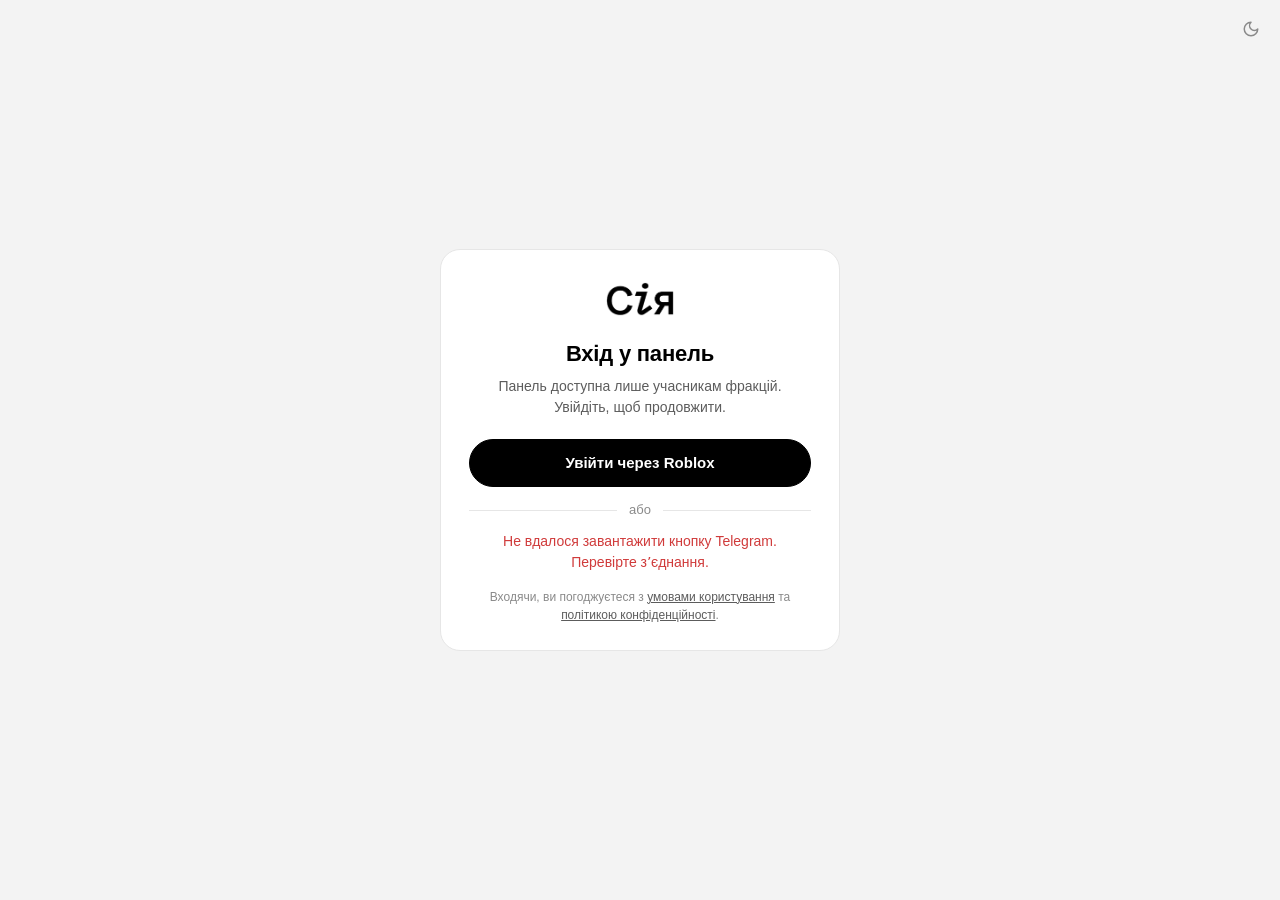
==== commit 4e8e9fbd: "Add files via upload" ====
--- a/index.html
+++ b/index.html
@@ -21,10 +21,10 @@
 <link rel="preconnect" href="https://fonts.googleapis.com">
 <link rel="preconnect" href="https://fonts.gstatic.com" crossorigin>
 <link rel="stylesheet" href="https://fonts.googleapis.com/css2?family=Onest:wght@400;500;600;700&family=Unbounded:wght@600;700&display=swap">
-<link rel="stylesheet" href="dashboard.css?v=7">
+<link rel="stylesheet" href="dashboard.css?v=8">
 <script src="https://telegram.org/js/telegram-web-app.js"></script>
 </head>
-<body>
+<body class="gated">
 <div class="app">
   <aside class="side" aria-label="Навігація">
     <a class="brand" href="#overview"><span class="brand-mark"><img class="logo-light" src="img/logo-black.png" alt="СіЯ" width="305" height="154"><img class="logo-dark" src="img/logo-white.png" alt="СіЯ" width="305" height="153"></span><span class="brand-sub">Дашбоард</span></a>
@@ -58,12 +58,14 @@
   <nav class="tabbar" id="tabbar" aria-label="Розділи"></nav>
 </div>
 
+<div class="gate" id="gate"><noscript>Для роботи панелі потрібен JavaScript.</noscript></div>
+
 <dialog class="dlg" id="dlg"></dialog>
 <div class="drawer-veil" id="drawer-veil"></div>
 <aside class="drawer" id="drawer" aria-hidden="true" aria-label="Профіль гравця"></aside>
 <div class="tip" id="tip" role="tooltip"></div>
 <div class="toasts" id="toasts" aria-live="assertive"></div>
 
-<script src="dashboard.js?v=8"></script>
+<script src="dashboard.js?v=9"></script>
 </body>
 </html>
--- a/dashboard.css
+++ b/dashboard.css
@@ -646,3 +646,20 @@
 @keyframes row-in { from { opacity: 0; transform: translateY(8px); } to { opacity: 1; transform: none; } }
 @keyframes view-enter { from { opacity: 0; transform: translateY(6px); } to { opacity: 1; transform: none; } }
 @keyframes view-swap { from { opacity: 0.35; } to { opacity: 1; } }
+
+/* ---------- екран входу ---------- */
+.gate { display: none; position: relative; min-height: 100vh; min-height: 100dvh; align-items: center; justify-content: center; padding: 24px 16px calc(24px + env(safe-area-inset-bottom)); }
+body.gated .app { display: none; }
+body.gated .gate { display: flex; }
+.gate-tools { position: absolute; top: calc(12px + env(safe-area-inset-top)); right: 12px; }
+.gate-card { width: 100%; max-width: 400px; background: var(--surface); border: 1px solid var(--line); border-radius: var(--r-card); padding: 32px 28px 26px; text-align: center; }
+.gate-card .brand-mark { display: flex; justify-content: center; margin-bottom: 22px; }
+.gate-card .brand-mark img { height: 34px; }
+.gate-card h1 { margin: 0 0 6px; font-size: 22px; font-weight: 600; letter-spacing: -0.01em; }
+.gate-sub { margin: 0 0 22px; color: var(--ink-2); font-size: 14px; }
+.gate-sub strong { color: var(--ink); overflow-wrap: anywhere; }
+.gate-status { display: flex; align-items: center; justify-content: center; gap: 12px; padding: 14px 0 6px; color: var(--ink-2); }
+.gate-actions { display: flex; flex-direction: column; gap: 8px; margin-top: 18px; }
+.gate-actions .btn { width: 100%; height: 44px; }
+.gate-card .notice { margin: 14px 0 0; text-align: left; }
+@media (max-width: 480px) { .gate-card { padding: 28px 20px 22px; } }
